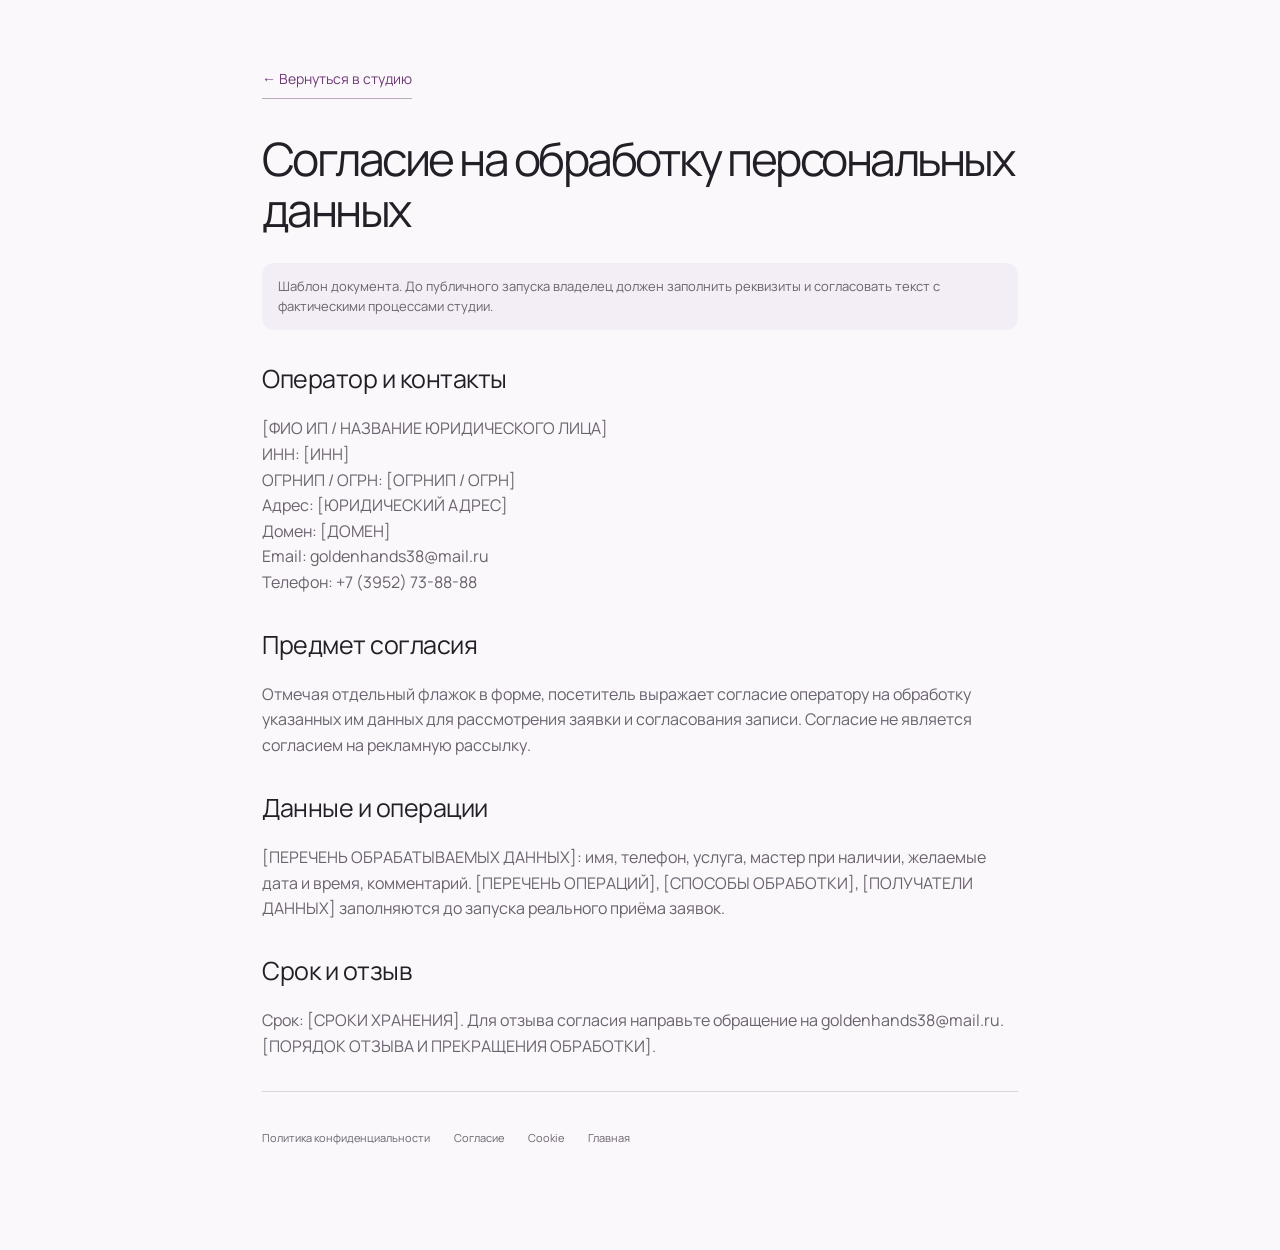
==== consent.html @ 8b3faa3b "start" ====
<!doctype html>
<html lang="ru">
  <head>
    <meta charset="UTF-8" />
    <meta name="viewport" content="width=device-width,initial-scale=1" />
    <title>Согласие на обработку персональных данных</title>
    <link rel="icon" href="favicon.svg" />
    <link rel="stylesheet" href="styles.css" />
  </head>
  <body>
    <main class="container legal-page">
      <a class="text-link" href="index.html">← Вернуться в студию</a>
      <h1>Согласие на обработку персональных данных</h1>
      <p class="notice">
        Шаблон документа. До публичного запуска владелец должен заполнить
        реквизиты и согласовать текст с фактическими процессами студии.
      </p>
      <h2>Оператор и контакты</h2>
      <p>
        [ФИО ИП / НАЗВАНИЕ ЮРИДИЧЕСКОГО ЛИЦА]<br />ИНН: [ИНН]<br />ОГРНИП /
        ОГРН: [ОГРНИП / ОГРН]<br />Адрес: [ЮРИДИЧЕСКИЙ АДРЕС]<br />Домен:
        [ДОМЕН]<br />Email: goldenhands38@mail.ru<br />Телефон: +7 (3952)
        73-88-88
      </p>
      <h2>Предмет согласия</h2>
      <p>
        Отмечая отдельный флажок в форме, посетитель выражает согласие оператору
        на обработку указанных им данных для рассмотрения заявки и согласования
        записи. Согласие не является согласием на рекламную рассылку.
      </p>
      <h2>Данные и операции</h2>
      <p>
        [ПЕРЕЧЕНЬ ОБРАБАТЫВАЕМЫХ ДАННЫХ]: имя, телефон, услуга, мастер при
        наличии, желаемые дата и время, комментарий. [ПЕРЕЧЕНЬ ОПЕРАЦИЙ],
        [СПОСОБЫ ОБРАБОТКИ], [ПОЛУЧАТЕЛИ ДАННЫХ] заполняются до запуска
        реального приёма заявок.
      </p>
      <h2>Срок и отзыв</h2>
      <p>
        Срок: [СРОКИ ХРАНЕНИЯ]. Для отзыва согласия направьте обращение на
        goldenhands38@mail.ru. [ПОРЯДОК ОТЗЫВА И ПРЕКРАЩЕНИЯ ОБРАБОТКИ].
      </p>
      <nav class="legal-links">
        <a href="privacy.html">Политика конфиденциальности</a
        ><a href="consent.html">Согласие</a><a href="cookies.html">Cookie</a
        ><a href="index.html">Главная</a>
      </nav>
    </main>
  </body>
</html>
---- styles.css ----
@font-face {
  font-family: Manrope;
  src: url("assets/fonts/manrope-cyrillic.woff2") format("woff2");
  font-weight: 200 800;
  font-display: swap;
  unicode-range: U+0400-045F, U+0490-0491, U+04B0-04B1, U+2116;
}
@font-face {
  font-family: Manrope;
  src: url("assets/fonts/manrope-latin.woff2") format("woff2");
  font-weight: 200 800;
  font-display: swap;
  unicode-range:
    U+0000-00FF, U+0131, U+0152-0153, U+02BB-02BC, U+02C6, U+02DA, U+02DC,
    U+0304, U+0308, U+0329, U+2000-206F, U+20AC, U+2122, U+2191, U+2193, U+2212,
    U+2215, U+FEFF, U+FFFD;
}

:root {
  --bg: #faf8fb;
  --surface: #fff;
  --ink: #231f27;
  --plum: #6f3a77;
  --dark: #4e2558;
  --soft: #c99acd;
  --pink: #e8d8e8;
  --border: #eae4ec;
  --muted: #6b626e;
}
* {
  box-sizing: border-box;
}
html {
  scroll-behavior: smooth;
  scroll-padding-top: 100px;
}
body {
  margin: 0;
  background: var(--bg);
  color: var(--ink);
  font-family: "Manrope", Arial, Helvetica, sans-serif;
  font-size: 16px;
  line-height: 1.6;
}
button,
input,
select,
textarea {
  font: inherit;
}
button,
a,
input,
select,
textarea {
  -webkit-tap-highlight-color: transparent;
}
button,
a {
  touch-action: manipulation;
}
button {
  cursor: pointer;
}
a {
  color: inherit;
  text-decoration: none;
}
button {
  border: 0;
}
button:disabled {
  opacity: 0.55;
  cursor: wait;
}
a:focus-visible,
button:focus-visible,
input:focus-visible,
select:focus-visible,
textarea:focus-visible,
summary:focus-visible {
  outline: 3px solid var(--plum);
  outline-offset: 5px;
}
h1,
h2,
h3,
p {
  margin-top: 0;
}
h1,
h2 {
  font-weight: 400;
  line-height: 1.09;
  letter-spacing: -0.055em;
}
h1 {
  font-size: clamp(48px, 5.6vw, 78px);
  margin-bottom: 28px;
}
h2 {
  font-size: clamp(36px, 4vw, 54px);
  margin-bottom: 24px;
}
h3 {
  font-size: 23px;
  line-height: 1.25;
  font-weight: 500;
  letter-spacing: -0.025em;
}
em {
  font-family: Georgia, "Times New Roman", serif;
  font-weight: 400;
  color: var(--plum);
}
.container {
  max-width: 1240px;
  margin: auto;
  padding-left: 32px;
  padding-right: 32px;
}
.section {
  padding-top: 100px;
  padding-bottom: 100px;
}
.header {
  position: sticky;
  top: 0;
  z-index: 30;
  border-bottom: 1px solid var(--border);
  background: rgba(250, 248, 251, 0.95);
  transition: 0.2s;
}
.compact {
  background: rgba(250, 248, 251, 0.88);
  backdrop-filter: blur(18px);
}
.header-inner {
  height: 102px;
  display: flex;
  align-items: center;
  justify-content: space-between;
  gap: 25px;
  transition: 0.2s;
}
.compact .header-inner {
  height: 80px;
}
.brand {
  display: flex;
  flex-direction: column;
  white-space: nowrap;
}
.brand > span {
  font:
    italic 30px Georgia,
    serif;
  color: var(--plum);
  letter-spacing: -1.5px;
}
.brand small {
  font-size: 9px;
  letter-spacing: 2.3px;
  margin-top: 1px;
}
.header nav {
  display: flex;
  gap: 25px;
  font-size: 14px;
}
.header nav a:hover {
  color: var(--plum);
}
.header-actions {
  display: flex;
  align-items: center;
  gap: 8px;
}
.button {
  display: inline-flex;
  min-height: 52px;
  padding: 13px 25px;
  align-items: center;
  justify-content: center;
  gap: 20px;
  background: var(--plum);
  border: 1px solid var(--plum);
  color: #fff;
  border-radius: 99px;
  font-size: 14px;
  font-weight: 500;
  transition:
    background 0.2s,
    transform 0.2s;
}
.button:hover {
  background: var(--dark);
  transform: translateY(-2px);
}
.outline {
  background: transparent;
  color: var(--plum);
  border-color: #cbb6ce;
}
.outline:hover {
  background: #f0e5f1;
}
.white {
  background: #fff;
  color: var(--plum);
  border-color: #fff;
}
.white:hover {
  background: #eadfeb;
}
.small {
  min-height: 44px;
  padding: 8px 18px;
}
.full {
  width: 100%;
}
.icon-button {
  min-width: 44px;
  min-height: 44px;
  display: grid;
  place-items: center;
  background: transparent;
  color: var(--ink);
  border-radius: 50%;
}
.menu-button {
  display: none;
}
.hero {
  display: grid;
  grid-template-columns: 1.04fr 1fr;
  gap: 38px;
  padding-top: 57px;
  padding-bottom: 62px;
  min-height: 690px;
  align-items: center;
}
.eyebrow {
  font-size: 11px;
  font-weight: 600;
  letter-spacing: 2px;
  color: var(--plum);
  margin-bottom: 25px;
  display: flex;
  align-items: center;
  gap: 9px;
}
.eyebrow > span {
  height: 6px;
  width: 6px;
  background: var(--plum);
  border-radius: 100%;
}
.lead {
  color: var(--muted);
  font-size: 17px;
  line-height: 1.65;
  margin-bottom: 30px;
}
.actions {
  display: flex;
  gap: 24px;
  align-items: center;
  flex-wrap: wrap;
}
.text-link {
  display: inline-flex;
  align-items: center;
  gap: 10px;
  font-size: 14px;
  border-bottom: 1px solid #bba9be;
  padding: 8px 0;
  color: var(--plum);
}
.hero-address {
  display: flex;
  align-items: center;
  gap: 10px;
  font-size: 13px;
  margin-top: 44px;
  color: var(--muted);
}
.hero-address span {
  margin-left: 12px;
}
.hero-visual {
  position: relative;
  padding-right: 22px;
}
.photo {
  position: relative;
  min-height: 360px;
  overflow: hidden;
  background: #ebe1ec;
  border-radius: 24px;
}
.hero .photo {
  height: 528px;
  border-radius: 180px 24px 24px 24px;
  background: #e5d7e8;
}
.photo-empty {
  height: 100%;
  min-height: inherit;
  display: flex;
  align-items: center;
  justify-content: center;
  flex-direction: column;
  padding: 24px;
  text-align: center;
  color: var(--dark);
}
.photo-empty > span:not(.photo-monogram) {
  font:
    italic 24px Georgia,
    serif;
}
.photo-empty small {
  font-size: 12px;
  color: #726178;
  margin-top: 12px;
  max-width: 230px;
}
.photo-monogram {
  font:
    italic 135px Georgia,
    serif;
  letter-spacing: -24px;
  margin-right: 18px;
  line-height: 1.6;
  opacity: 0.3;
}
.hero-note {
  position: absolute;
  bottom: 28px;
  left: -22px;
  display: flex;
  align-items: center;
  gap: 15px;
  padding: 20px 26px;
  border-radius: 18px;
  background: #fff;
  font-size: 12px;
  box-shadow: 0 8px 40px #4e25580a;
  color: var(--plum);
}
.hero-note strong {
  font-weight: 500;
  color: var(--ink);
}
.vertical-note {
  position: absolute;
  right: -10px;
  top: 140px;
  writing-mode: vertical-rl;
  font-size: 10px;
  letter-spacing: 3px;
  color: var(--muted);
}
.service-ribbon {
  border-top: 1px solid var(--border);
  border-bottom: 1px solid var(--border);
  background: #f1eaf3;
}
.service-ribbon > div {
  display: flex;
  align-items: center;
  justify-content: space-between;
  padding-top: 24px;
  padding-bottom: 24px;
  font-size: 14px;
  color: var(--dark);
}
.service-ribbon i {
  font-size: 25px;
  color: #a779af;
}
.section-heading {
  display: flex;
  align-items: flex-end;
  justify-content: space-between;
  gap: 35px;
  margin-bottom: 42px;
}
.section-heading h2 {
  margin: 0;
}
.section-intro {
  color: var(--muted);
  font-size: 15px;
  margin: 0 0 6px;
}
.services-layout {
  display: grid;
  grid-template-columns: 0.9fr 1.25fr;
  gap: 65px;
}
.service-tabs {
  display: flex;
  flex-direction: column;
  align-self: start;
}
.service-tabs button {
  display: flex;
  align-items: center;
  gap: 20px;
  padding: 20px 15px;
  background: transparent;
  text-align: left;
  border-bottom: 1px solid var(--border);
  font-size: 19px;
}
.service-tabs button[aria-selected="true"] {
  background: var(--plum);
  border-radius: 14px;
  color: #fff;
}
.tab-number {
  font-size: 11px;
  opacity: 0.6;
}
.service-tabs svg {
  margin-left: auto;
}
.service-panel {
  background: #fff;
  border: 1px solid var(--border);
  border-radius: 24px;
  padding: 32px;
}
.panel-top {
  display: flex;
  justify-content: space-between;
  color: var(--plum);
}
.panel-top .eyebrow {
  margin: 0;
}
.service-panel h3 {
  font-size: 32px;
  margin: 23px 0 12px;
}
.service-panel > p {
  color: var(--muted);
  font-size: 14px;
  max-width: 390px;
}
.service-items {
  margin: 24px 0;
}
.service-items > div {
  display: grid;
  grid-template-columns: 1fr 32px;
  border-top: 1px solid var(--border);
  padding: 13px 0;
  align-items: center;
  gap: 2px 10px;
}
.service-items span {
  font-size: 14px;
}
.service-items small {
  grid-column: 1;
  color: var(--muted);
  font-size: 11px;
}
.service-items button {
  grid-column: 2;
  grid-row: 1 / 3;
  border-radius: 50%;
  height: 44px;
  width: 44px;
  background: #f6eff7;
  color: var(--plum);
  display: grid;
  place-items: center;
}
.fine {
  font-size: 12px;
  line-height: 1.6;
  color: var(--muted);
}
.fine a,
.checkbox a {
  text-decoration: underline;
}
.process {
  display: grid;
  grid-template-columns: 1.2fr 1fr;
  gap: 100px;
  border-top: 1px solid var(--border);
}
.process h2 {
  font-size: 42px;
}
.process ol {
  list-style: none;
  padding: 0;
  margin: 0;
  display: flex;
  flex-direction: column;
}
.process li {
  display: flex;
  align-items: center;
  gap: 24px;
  border-bottom: 1px solid var(--border);
  padding: 18px 0;
  font-size: 17px;
}
.process li span {
  width: 34px;
  height: 34px;
  border-radius: 50%;
  border: 1px solid #d9c4de;
  display: grid;
  place-items: center;
  font-size: 12px;
  color: var(--plum);
}
.gallery-section {
  background: #f0e9f2;
}
.gallery-empty {
  background: #e6d9e9;
  border-radius: 24px;
  min-height: 355px;
  padding: 50px;
  display: flex;
  justify-content: space-between;
  gap: 30px;
  overflow: hidden;
  align-items: center;
}
.gallery-empty h3 {
  font:
    italic 36px Georgia,
    serif;
  color: var(--dark);
}
.gallery-empty p {
  font-size: 14px;
  color: var(--muted);
}
.empty-swatches {
  display: flex;
  align-items: center;
  gap: 14px;
  transform: rotate(-12deg);
  margin-right: 35px;
}
.empty-swatches span {
  width: 48px;
  height: 170px;
  border-radius: 100px;
  background: #85516f;
}
.empty-swatches span:nth-child(2) {
  background: #b289a5;
  height: 200px;
}
.empty-swatches span:nth-child(3) {
  background: #d4adc2;
  height: 220px;
}
.empty-swatches span:nth-child(4) {
  background: #a47da9;
  height: 200px;
}
.empty-swatches span:nth-child(5) {
  background: #6f3a77;
  height: 155px;
}
.filters {
  display: flex;
  gap: 10px;
  flex-wrap: wrap;
  margin: 20px 0;
}
.filters button {
  padding: 10px 20px;
  min-height: 44px;
  border-radius: 30px;
  background: #fff;
}
.filters .active {
  background: var(--plum);
  color: white;
}
.gallery-grid {
  columns: 3;
  column-gap: 20px;
}
.gallery-grid button {
  width: 100%;
  margin-bottom: 20px;
  background: none;
  border-radius: 24px;
}
.gallery-grid .photo {
  height: 350px;
}
.trust-grid {
  display: grid;
  grid-template-columns: repeat(4, 1fr);
  gap: 32px;
  margin-top: 50px;
}
.trust-grid article > svg {
  color: var(--plum);
  margin-bottom: 25px;
}
.trust-grid h3 {
  font-size: 19px;
  line-height: 1.35;
}
.trust-grid p {
  font-size: 14px;
  color: var(--muted);
}
.safety {
  display: flex;
  gap: 24px;
  border: 1px solid var(--border);
  border-radius: 20px;
  padding: 30px;
  margin-top: 40px;
}
.safety-icon {
  width: 48px;
  height: 48px;
  background: #eaf0e8;
  color: #4e6249;
  border-radius: 100%;
  display: grid;
  place-items: center;
  flex-shrink: 0;
}
.safety h3 {
  font-size: 19px;
  margin-bottom: 8px;
}
.safety p {
  font-size: 14px;
  color: var(--muted);
  max-width: 850px;
  margin-bottom: 0;
}
.atmosphere {
  display: grid;
  grid-template-columns: 1fr 1fr;
  gap: 65px;
  align-items: center;
  padding-top: 24px;
  padding-bottom: 40px;
}
.atmosphere .photo {
  height: 410px;
  border-radius: 24px 140px 24px 24px;
}
.atmosphere h2 {
  font-size: 43px;
}
.atmosphere p:not(.eyebrow) {
  color: var(--muted);
  font-size: 15px;
  max-width: 390px;
}
.reviews {
  text-align: center;
}
.reviews .eyebrow {
  justify-content: center;
}
.reviews-empty {
  display: flex;
  align-items: center;
  justify-content: center;
  gap: 28px;
  padding: 26px;
}
.reviews-empty > span {
  font: 110px Georgia;
  color: #b48cba;
  height: 105px;
}
.reviews-empty p {
  text-align: left;
  margin: 0;
  font-size: 18px;
}
.reviews-empty small {
  font-size: 14px;
  color: var(--muted);
}
.faq-section {
  display: grid;
  grid-template-columns: 1fr 1.5fr;
  gap: 60px;
  border-top: 1px solid var(--border);
}
.faq-section > div > p:not(.eyebrow) {
  font-size: 14px;
  color: var(--muted);
}
.faq-list details {
  border-bottom: 1px solid var(--border);
}
summary {
  cursor: pointer;
  display: flex;
  align-items: center;
  justify-content: space-between;
  gap: 20px;
  padding: 22px 0;
  list-style: none;
  font-size: 15px;
}
summary::-webkit-details-marker {
  display: none;
}
summary svg {
  flex-shrink: 0;
  transition: transform 0.2s;
}
details[open] summary svg {
  transform: rotate(45deg);
}
details p {
  font-size: 14px;
  color: var(--muted);
  padding-right: 40px;
  animation: appear 0.2s;
}
.final-cta {
  padding-top: 65px;
  padding-bottom: 65px;
  border-radius: 28px;
  background: var(--dark);
  text-align: center;
  color: #fff;
}
.final-cta .eyebrow {
  justify-content: center;
  color: #dac1de;
}
.final-cta h2 {
  font-size: 58px;
}
.final-cta em {
  color: #d9b2df;
}
.final-cta p:not(.eyebrow) {
  color: #dfd1e2;
  font-size: 15px;
}
.final-cta .button {
  margin-top: 8px;
}
.contact-grid {
  display: grid;
  grid-template-columns: 1fr 1fr;
  gap: 65px;
}
.contact-address {
  font-size: 23px;
  line-height: 1.5;
  margin-bottom: 12px;
}
.muted {
  color: var(--muted);
}
.contact-phone {
  font-size: 26px;
  color: var(--plum);
  display: block;
  margin: 24px 0 12px;
}
.contact-links {
  display: flex;
  flex-direction: column;
  gap: 5px;
  font-size: 14px;
  margin-bottom: 28px;
}
.map-card {
  background: #eee7f0;
  border: 1px solid #ded0e2;
  border-radius: 24px;
  display: flex;
  align-items: center;
  justify-content: center;
  flex-direction: column;
  text-align: center;
  min-height: 420px;
  padding: 30px;
  color: var(--dark);
}
.map-card > svg {
  margin-bottom: 23px;
  stroke-width: 1;
}
.map-card h3 {
  font-size: 29px;
}
.map-card small {
  margin-top: 16px;
  font-size: 11px;
  color: var(--muted);
}
footer {
  background: #f0eaf2;
  padding: 45px 0 25px;
}
.footer-top {
  display: flex;
  justify-content: space-between;
  gap: 30px;
  align-items: start;
}
.footer-top p,
.footer-top > a:last-child {
  font-size: 13px;
  color: var(--muted);
}
.legal-links {
  display: flex;
  flex-wrap: wrap;
  gap: 8px 24px;
  border-top: 1px solid #ded2e1;
  margin-top: 32px;
  padding-top: 24px;
  font-size: 11px;
  color: var(--muted);
}
.legal-links button {
  background: none;
  color: inherit;
  padding: 0;
  min-height: 44px;
}
.legal-links a {
  display: flex;
  align-items: center;
  min-height: 44px;
}
.footer-bottom {
  display: flex;
  justify-content: space-between;
  gap: 30px;
  margin-top: 20px;
  color: var(--muted);
  font-size: 10px;
}
.cookie-banner {
  position: fixed;
  bottom: 20px;
  left: 50%;
  transform: translateX(-50%);
  z-index: 50;
  width: min(1050px, calc(100% - 32px));
  padding: 22px 26px;
  display: flex;
  gap: 25px;
  align-items: center;
  background: #fff;
  border: 1px solid var(--border);
  box-shadow: 0 8px 60px #231f2720;
  border-radius: 20px;
}
.cookie-banner strong {
  font-size: 14px;
}
.cookie-banner p {
  font-size: 12px;
  color: var(--muted);
  margin: 4px 0 0;
}
.cookie-banner a {
  text-decoration: underline;
}
.cookie-actions {
  display: flex;
  flex-shrink: 0;
  gap: 8px;
  align-items: center;
}
.plain {
  background: none;
  padding: 12px;
  color: var(--plum);
  min-height: 44px;
  font-size: 12px;
}
.modal {
  position: fixed;
  inset: 0;
  margin: auto;
  width: min(560px, calc(100% - 24px));
  max-height: calc(100dvh - 32px);
  overflow: auto;
  border: 0;
  border-radius: 24px;
  padding: 28px;
  color: var(--ink);
  background: #fff;
  box-shadow: 0 25px 120px #231f2730;
  animation: appear 0.2s;
}
.modal::backdrop {
  background: #21152680;
  backdrop-filter: blur(5px);
}
.modal-head {
  display: flex;
  align-items: start;
  justify-content: space-between;
  gap: 20px;
  margin-bottom: 15px;
}
.modal-head h2 {
  font-size: 33px;
  margin: 8px 0 0;
}
.modal > p {
  font-size: 15px;
  color: var(--muted);
}
.modal form label {
  display: block;
  font-size: 13px;
  font-weight: 500;
  margin: 15px 0;
}
.modal input:not([type="checkbox"]),
.modal select,
.modal textarea {
  display: block;
  width: 100%;
  border: 1px solid #d8cddd;
  background: #faf8fb;
  border-radius: 10px;
  padding: 12px;
  margin-top: 7px;
  min-height: 48px;
  color: var(--ink);
  font-size: 14px;
}
.form-row {
  display: grid;
  grid-template-columns: 1fr 1fr;
  gap: 14px;
}
.field-error {
  color: #a12538;
  font-size: 12px;
  display: block;
  margin-top: 5px;
}
.notice {
  font-size: 13px;
  line-height: 1.6;
  padding: 13px 16px;
  border-radius: 12px;
  background: #f3edf5;
  color: var(--dark);
}
.modal form .checkbox {
  display: flex;
  align-items: flex-start;
  gap: 12px;
  font-weight: 400;
}
.checkbox input,
.cookie-option input {
  accent-color: var(--plum);
  height: 20px;
  width: 20px;
  flex-shrink: 0;
  margin-top: 2px;
}
.promo-note {
  color: var(--plum);
  font-size: 13px;
}
.result {
  margin-top: 16px;
}
.cookie-option {
  display: flex;
  justify-content: space-between;
  gap: 20px;
  padding: 20px 0;
  border-top: 1px solid var(--border);
}
.cookie-option small {
  display: block;
  font-size: 12px;
  color: var(--muted);
}
.cookie-option strong {
  font-size: 15px;
}
.mobile-nav {
  display: flex;
  flex-direction: column;
}
.mobile-nav a {
  display: flex;
  justify-content: space-between;
  padding: 18px 0;
  border-bottom: 1px solid var(--border);
  font-size: 22px;
}
.mobile-sticky {
  display: none;
}
.skip-link {
  position: fixed;
  top: -100px;
  left: 20px;
  z-index: 100;
  background: #fff;
  padding: 10px;
}
.skip-link:focus {
  top: 10px;
}
.lightbox-photo {
  height: 65vh;
}
.legal-page {
  max-width: 820px;
  padding-top: 60px;
  padding-bottom: 90px;
}
.legal-page h1 {
  font-size: 46px;
  margin-top: 35px;
}
.legal-page h2 {
  font-size: 25px;
  letter-spacing: -0.02em;
  margin-top: 35px;
}
.legal-page p {
  color: var(--muted);
}
@keyframes appear {
  from {
    opacity: 0;
    transform: translateY(8px);
  }
  to {
    opacity: 1;
    transform: translateY(0);
  }
}
@media (min-width: 900px) {
  .hero-copy {
    animation: appear 0.65s both;
  }
  .hero-visual {
    animation: appear 0.9s both;
  }
}
@media (max-width: 1050px) {
  .header nav {
    gap: 14px;
    font-size: 12px;
  }
  .brand > span {
    font-size: 25px;
  }
  .hero {
    gap: 20px;
  }
  .hero .actions {
    gap: 15px;
  }
  .hero .photo {
    height: 490px;
  }
  .services-layout {
    gap: 30px;
  }
  .trust-grid {
    gap: 20px;
  }
  .cookie-banner {
    flex-direction: column;
    align-items: stretch;
    gap: 12px;
  }
  .cookie-actions {
    justify-content: flex-end;
  }
}
@media (max-width: 760px) {
  .container {
    padding-left: 22px;
    padding-right: 22px;
  }
  .header-inner,
  .compact .header-inner {
    height: 78px;
    gap: 8px;
  }
  .header nav {
    display: none;
  }
  .brand > span {
    font-size: 24px;
  }
  .brand small {
    font-size: 7px;
    letter-spacing: 1.5px;
  }
  .header-actions .button {
    font-size: 12px;
    min-height: 44px;
    padding: 9px 14px;
    gap: 6px;
  }
  .header-actions .button svg {
    display: none;
  }
  .menu-button {
    display: grid;
  }
  .hero {
    grid-template-columns: 1fr;
    gap: 35px;
    padding-top: 35px;
    padding-bottom: 40px;
  }
  .hero h1 {
    font-size: 54px;
    line-height: 1.05;
  }
  .hero .eyebrow {
    font-size: 9px;
    letter-spacing: 1.5px;
    margin-bottom: 23px;
  }
  .lead {
    font-size: 16px;
    max-width: 330px;
  }
  .desktop-break {
    display: none;
  }
  .hero .actions {
    gap: 18px;
    flex-wrap: wrap;
  }
  .hero-address {
    margin-top: 25px;
    font-size: 12px;
  }
  .hero-visual {
    padding-left: 10px;
    padding-right: 12px;
  }
  .hero .photo {
    height: 360px;
    min-height: 360px;
    border-radius: 120px 22px 22px 22px;
  }
  .hero-note {
    left: 0;
    bottom: 20px;
    padding: 15px 20px;
  }
  .vertical-note {
    right: -4px;
    top: 80px;
  }
  .service-ribbon > div {
    overflow: auto;
    gap: 25px;
    white-space: nowrap;
    font-size: 12px;
    padding-top: 16px;
    padding-bottom: 16px;
  }
  .section {
    padding-top: 65px;
    padding-bottom: 65px;
  }
  .section-heading {
    display: block;
    margin-bottom: 28px;
  }
  .section-intro {
    margin-top: 20px;
    font-size: 14px;
  }
  .section-heading > .button {
    margin-top: 20px;
  }
  .eyebrow {
    font-size: 10px;
    margin-bottom: 18px;
  }
  .services-layout {
    grid-template-columns: 1fr;
    gap: 24px;
  }
  .service-tabs {
    flex-direction: row;
    overflow-x: auto;
    margin-right: -22px;
    gap: 8px;
    padding-bottom: 10px;
  }
  .service-tabs button {
    white-space: nowrap;
    border: 1px solid var(--border);
    border-radius: 30px;
    font-size: 14px;
    padding: 12px 18px;
    min-height: 48px;
  }
  .service-tabs button[aria-selected="true"] {
    border-radius: 30px;
  }
  .service-tabs .tab-number,
  .service-tabs svg {
    display: none;
  }
  .service-panel {
    padding: 25px 22px;
  }
  .service-panel h3 {
    font-size: 29px;
  }
  .process {
    grid-template-columns: 1fr;
    gap: 25px;
  }
  .process h2 {
    font-size: 35px;
  }
  .process li {
    font-size: 15px;
  }
  .gallery-empty {
    padding: 30px;
    min-height: 400px;
    display: block;
  }
  .gallery-empty h3 {
    font-size: 31px;
  }
  .gallery-empty p {
    font-size: 13px;
  }
  .empty-swatches {
    gap: 9px;
    justify-content: flex-end;
    margin: 28px 0 -110px;
    transform: rotate(-20deg);
  }
  .empty-swatches span {
    width: 35px;
  }
  .gallery-grid {
    columns: 2;
    column-gap: 12px;
  }
  .gallery-grid .photo {
    min-height: 240px;
    height: 240px;
  }
  .trust-grid {
    grid-template-columns: 1fr 1fr;
    gap: 25px;
    margin-top: 35px;
  }
  .trust-grid h3 {
    font-size: 17px;
  }
  .trust-grid p {
    font-size: 13px;
  }
  .safety {
    padding: 24px 20px;
    gap: 15px;
  }
  .safety-icon {
    width: 34px;
    height: 34px;
  }
  .safety h3 {
    font-size: 17px;
  }
  .safety p {
    font-size: 13px;
  }
  .atmosphere {
    grid-template-columns: 1fr;
    gap: 30px;
  }
  .atmosphere .photo {
    height: 320px;
    min-height: 320px;
  }
  .atmosphere h2 {
    font-size: 35px;
  }
  .reviews-empty {
    gap: 16px;
    padding: 10px 0;
  }
  .reviews-empty p {
    font-size: 16px;
  }
  .reviews-empty small {
    display: block;
    font-size: 13px;
    margin-top: 10px;
  }
  .faq-section {
    grid-template-columns: 1fr;
    gap: 15px;
  }
  .faq-section h2 br {
    display: none;
  }
  .faq-section > div > p:not(.eyebrow) {
    display: none;
  }
  summary {
    font-size: 14px;
  }
  .final-cta {
    margin-left: 14px;
    margin-right: 14px;
    padding-top: 48px;
    padding-bottom: 48px;
  }
  .final-cta h2 {
    font-size: 40px;
  }
  .final-cta p:not(.eyebrow) {
    font-size: 13px;
  }
  .contact-grid {
    grid-template-columns: 1fr;
    gap: 30px;
  }
  .contact-address {
    font-size: 21px;
  }
  .contact-phone {
    font-size: 25px;
  }
  .map-card {
    min-height: 340px;
  }
  .footer-top {
    flex-wrap: wrap;
    gap: 20px;
  }
  .footer-top p {
    width: 100%;
    margin: 0;
  }
  .footer-bottom {
    flex-direction: column;
    gap: 10px;
  }
  .legal-links {
    gap: 0 17px;
  }
  footer {
    padding-bottom: 100px;
  }
  .cookie-banner {
    bottom: 12px;
    padding: 18px;
    gap: 12px;
    width: calc(100% - 24px);
  }
  .cookie-actions {
    flex-wrap: wrap;
    justify-content: flex-start;
    gap: 5px;
  }
  .cookie-actions .button {
    font-size: 12px;
    flex: 1;
  }
  .cookie-actions .plain {
    width: 100%;
    text-align: center;
    padding: 5px;
  }
  .mobile-sticky {
    position: fixed;
    bottom: 0;
    left: 0;
    right: 0;
    z-index: 35;
    background: #faf8bf00;
    backdrop-filter: blur(15px);
    padding: 10px 20px max(10px, env(safe-area-inset-bottom));
    display: block;
  }
  .mobile-sticky .button {
    width: 100%;
  }
  .modal {
    padding: 22px;
    max-height: calc(100dvh - 20px);
  }
  .modal-head h2 {
    font-size: 29px;
  }
  .form-row {
    gap: 10px;
  }
  .form-row label {
    min-width: 0;
  }
  .legal-page h1 {
    font-size: 34px;
  }
  .legal-page {
    padding-top: 30px;
  }
  .photo-monogram {
    font-size: 110px;
  }
}
@media (prefers-reduced-motion: reduce) {
  html {
    scroll-behavior: auto;
  }
  *,
  *::before,
  *::after {
    animation: none !important;
    transition: none !important;
  }
}
@media (max-width: 360px) {
  .header-actions .button {
    padding: 8px 10px;
  }
  .brand > span {
    font-size: 21px;
  }
  .hero h1 {
    font-size: 46px;
  }
  .form-row {
    grid-template-columns: 1fr;
    gap: 0;
  }
  .trust-grid {
    grid-template-columns: 1fr;
  }
}

@media (max-width: 760px) {
  .final-cta {
    width: calc(100% - 28px);
    max-width: calc(100% - 28px);
  }
  .services-layout > * {
    min-width: 0;
  }
}

.service-items .item-description {
  font-size: 12px;
  margin: 3px 0;
}
.service-items button {
  grid-row: 1/4;
}

/* Vanilla version — images, cards and motion */
[hidden] {
  display: none !important;
}
svg {
  display: inline-block;
  vertical-align: middle;
  flex-shrink: 0;
}
button {
  font-family: inherit;
}
img {
  display: block;
  max-width: 100%;
}
.photo > img {
  width: 100%;
  height: 100%;
  object-fit: cover;
}
.image-label {
  position: absolute;
  left: 18px;
  top: 18px;
  background: rgba(255, 255, 255, 0.9);
  color: #4e2558;
  padding: 6px 12px;
  font-size: 11px;
  border-radius: 30px;
  backdrop-filter: blur(8px);
}
.hero-photo img {
  object-position: 50% 57%;
  animation: photo-in 1.3s ease-out both;
}
.hero-note {
  animation: float 7s ease-in-out infinite;
}
.note-flower {
  font-size: 35px;
}
.simple-services {
  display: grid;
  grid-template-columns: repeat(3, 1fr);
  gap: 18px;
}
.simple-service {
  padding: 28px;
  background: #fff;
  border: 1px solid var(--border);
  border-radius: 22px;
  transition:
    transform 0.3s,
    box-shadow 0.3s;
}
.simple-service:hover {
  transform: translateY(-6px);
  box-shadow: 0 12px 28px #4e25580a;
}
.simple-service:last-child {
  grid-column: span 3;
  background: #f0e7f2;
}
.simple-service .eyebrow {
  font-size: 10px;
  margin-bottom: 22px;
}
.simple-service h3 {
  font-size: 25px;
}
.simple-service p {
  font-size: 14px;
  color: var(--muted);
}
.simple-service .service-detail {
  font-size: 12px;
  min-height: 45px;
}
.service-bottom {
  display: flex;
  align-items: center;
  justify-content: space-between;
  margin-top: 22px;
}
.service-bottom small {
  font-size: 12px;
  color: var(--plum);
}
.round-link {
  width: 46px;
  height: 46px;
  border-radius: 50%;
  color: var(--plum);
  background: #f1e8f3;
  font-size: 23px;
  transition:
    transform 0.3s,
    background 0.3s;
}
.round-link:hover {
  transform: rotate(45deg);
  background: #e4d0e9;
}
.work-grid {
  display: grid;
  grid-template-columns: repeat(3, 1fr);
  gap: 25px;
}
.work-card {
  margin: 0;
}
.work-card:nth-child(2) {
  padding-top: 55px;
}
.work-image {
  position: relative;
  display: block;
  width: 100%;
  padding: 0;
  overflow: hidden;
  border-radius: 22px;
  background: #e8d8e8;
  aspect-ratio: 4/5;
}
.work-image img {
  width: 100%;
  height: 100%;
  object-fit: cover;
  transition: transform 0.65s cubic-bezier(0.2, 0.6, 0.3, 1);
}
.work-image:hover img {
  transform: scale(1.055);
}
.image-zoom {
  position: absolute;
  bottom: 18px;
  right: 18px;
  width: 43px;
  height: 43px;
  border-radius: 50%;
  background: white;
  color: var(--plum);
  font-size: 25px;
  display: grid;
  place-items: center;
  transition: transform 0.3s;
}
.work-image:hover .image-zoom {
  transform: rotate(45deg);
}
figcaption {
  display: flex;
  align-items: start;
  gap: 17px;
  padding: 22px 3px;
}
figcaption > span {
  font-size: 11px;
  color: var(--plum);
  padding-top: 4px;
}
figcaption h3 {
  font-size: 22px;
  margin-bottom: 7px;
}
figcaption p {
  font-size: 12px;
  color: var(--muted);
  margin: 0;
}
.gallery-disclaimer,
.review-disclaimer {
  font-size: 13px;
  color: var(--muted);
  max-width: 650px;
  margin-bottom: 30px;
}
.reviews {
  text-align: left;
}
.reviews .eyebrow {
  justify-content: flex-start;
}
.review-grid {
  display: grid;
  grid-template-columns: repeat(3, 1fr);
  gap: 20px;
  margin-top: 28px;
}
.review-card {
  border: 1px solid var(--border);
  border-radius: 24px;
  background: white;
  padding: 28px;
  transition: transform 0.3s;
}
.review-card:hover {
  transform: translateY(-5px);
}
.review-top {
  display: flex;
  gap: 13px;
  align-items: center;
}
.review-avatar {
  display: grid;
  place-items: center;
  width: 42px;
  height: 42px;
  background: #eaddec;
  color: var(--plum);
  border-radius: 50%;
}
.review-top h3 {
  font-size: 16px;
  margin: 0 0 4px;
}
.review-top small {
  font-size: 10px;
  color: var(--muted);
}
.quote-mark {
  margin-left: auto;
  font: 54px Georgia;
  color: #c99acd;
  line-height: 1;
}
.review-card blockquote {
  margin: 25px 0;
  font-size: 15px;
  line-height: 1.8;
}
.review-service {
  font-size: 11px;
  color: var(--plum);
  margin: 0;
}
.atmosphere .photo img {
  object-position: 50% 62%;
}
.lightbox {
  width: min(740px, calc(100% - 24px));
  padding: 18px;
}
.lightbox img {
  width: auto;
  max-height: 75dvh;
  margin: auto;
  border-radius: 14px;
}
.lightbox .modal-head {
  align-items: center;
  margin-bottom: 12px;
}
.lightbox .modal-head p {
  margin: 0;
  font-size: 14px;
}
.noscript-note {
  padding: 22px;
  background: #fff;
}
.modal .icon-button {
  font-size: 28px;
}
.js-motion .reveal {
  opacity: 0;
  transform: translateY(28px);
  transition:
    opacity 0.8s ease,
    transform 0.8s cubic-bezier(0.2, 0.6, 0.3, 1);
}
.js-motion .reveal.visible {
  opacity: 1;
  transform: translateY(0);
}
.js-motion .work-card:nth-child(2),
.js-motion .review-card:nth-child(2) {
  transition-delay: 0.12s;
}
.js-motion .work-card:nth-child(3),
.js-motion .review-card:nth-child(3) {
  transition-delay: 0.24s;
}
details[open] p {
  animation: appear 0.35s ease;
}
.button svg,
.button span {
  transition: transform 0.25s;
}
.button:hover svg,
.button:hover span {
  transform: translate(3px, -3px);
}
.hero h1 {
  letter-spacing: -0.045em;
}
.legal-page li {
  margin-bottom: 10px;
}
.legal-page .brand {
  margin-bottom: 25px;
}
@keyframes photo-in {
  from {
    transform: scale(1.06);
    opacity: 0.4;
  }
  to {
    transform: scale(1);
    opacity: 1;
  }
}
@keyframes float {
  0%,
  100% {
    transform: translateY(0);
  }
  50% {
    transform: translateY(-9px);
  }
}
@media (max-width: 900px) {
  .simple-services {
    grid-template-columns: 1fr 1fr;
  }
  .simple-service:last-child {
    grid-column: span 2;
  }
  .review-grid {
    gap: 12px;
  }
  .review-card {
    padding: 20px;
  }
  .review-top {
    gap: 8px;
  }
  .review-avatar {
    width: 32px;
    height: 32px;
    flex-shrink: 0;
  }
  .quote-mark {
    display: none;
  }
}
@media (max-width: 760px) {
  .work-grid {
    grid-template-columns: 1fr;
    gap: 12px;
  }
  .work-card:nth-child(2) {
    padding-top: 0;
  }
  .work-image {
    aspect-ratio: 5/6;
  }
  .simple-service {
    padding: 22px;
  }
  .simple-service h3 {
    font-size: 21px;
  }
  .simple-services {
    grid-template-columns: 1fr;
  }
  .simple-service:last-child {
    grid-column: auto;
  }
  .review-grid {
    grid-template-columns: 1fr;
  }
  .review-card {
    padding: 26px;
  }
  .review-top small {
    font-size: 12px;
  }
  .review-card blockquote {
    font-size: 16px;
  }
  .gallery-disclaimer,
  .review-disclaimer {
    font-size: 12px;
  }
  .hero .photo {
    height: 420px;
  }
  .hero-note {
    bottom: 24px;
  }
  .work-card figcaption {
    padding: 18px 3px 28px;
  }
  .simple-service .service-detail {
    min-height: 0;
  }
  .atmosphere .photo {
    height: 380px;
  }
  .cookie-banner {
    flex-direction: row;
    align-items: center;
  }
  .cookie-banner .button {
    flex-shrink: 0;
  }
  .header-actions {
    gap: 2px;
  }
  .modal .form-row {
    grid-template-columns: 1fr;
  }
  .hero .actions {
    gap: 16px;
  }
  .hero .text-link {
    font-size: 13px;
  }
  .legal-links {
    font-size: 12px;
  }
}
@media (prefers-reduced-motion: reduce) {
  .js-motion .reveal {
    opacity: 1;
    transform: none;
  }
  .hero-photo img,
  .hero-note {
    animation: none !important;
  }
}

.hero-photo .image-label {
  left: auto;
  right: 18px;
  top: 18px;
}
.atmosphere .image-label {
  top: auto;
  bottom: 18px;
}
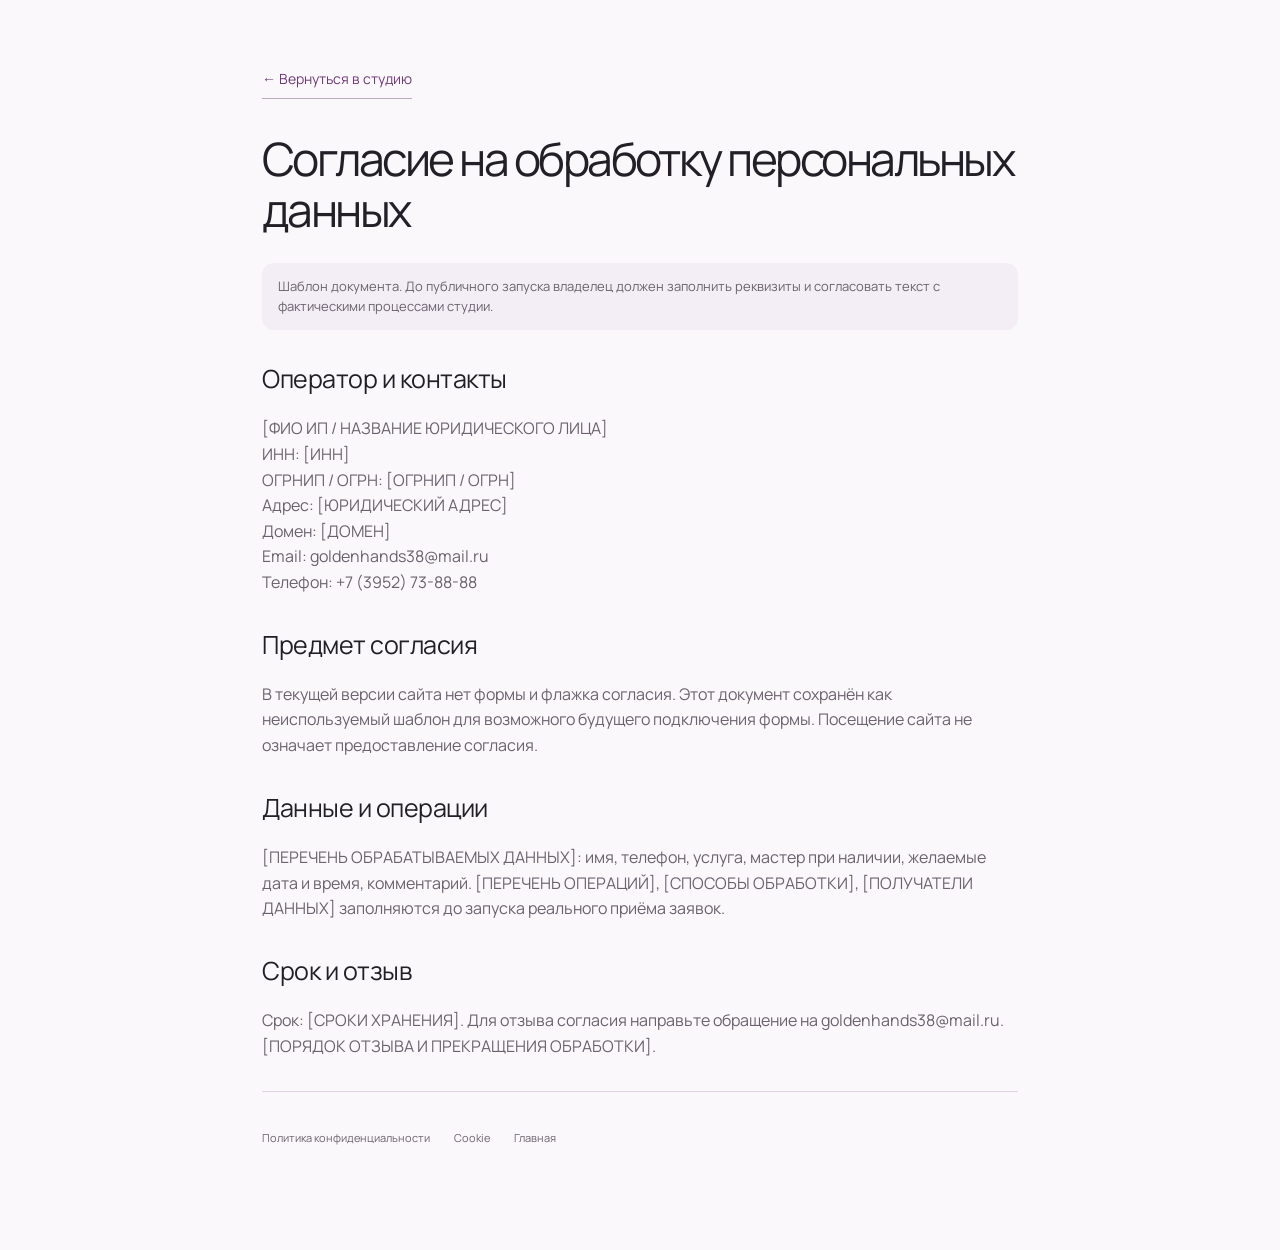
==== commit 344903a6: "fix" ====
--- a/consent.html
+++ b/consent.html
@@ -24,9 +24,9 @@
       </p>
       <h2>Предмет согласия</h2>
       <p>
-        Отмечая отдельный флажок в форме, посетитель выражает согласие оператору
-        на обработку указанных им данных для рассмотрения заявки и согласования
-        записи. Согласие не является согласием на рекламную рассылку.
+        В текущей версии сайта нет формы и флажка согласия. Этот документ
+        сохранён как неиспользуемый шаблон для возможного будущего подключения
+        формы. Посещение сайта не означает предоставление согласия.
       </p>
       <h2>Данные и операции</h2>
       <p>
@@ -42,8 +42,7 @@
       </p>
       <nav class="legal-links">
         <a href="privacy.html">Политика конфиденциальности</a
-        ><a href="consent.html">Согласие</a><a href="cookies.html">Cookie</a
-        ><a href="index.html">Главная</a>
+        ><a href="cookies.html">Cookie</a><a href="index.html">Главная</a>
       </nav>
     </main>
   </body>
--- a/styles.css
+++ b/styles.css
@@ -1934,3 +1934,111 @@
   top: auto;
   bottom: 18px;
 }
+
+/* Контакты для записи: сайт-визитка, без формы. */
+.contact-modal {
+  max-width: 520px;
+  padding: 32px;
+  background: #faf8fb;
+}
+.contact-modal .modal-head {
+  align-items: flex-start;
+  margin-bottom: 20px;
+}
+.contact-modal .eyebrow {
+  font-size: 10px;
+  margin: 2px 0 20px;
+  letter-spacing: 1.7px;
+}
+.contact-modal .modal-head h2 {
+  font-size: 43px;
+  line-height: 1.12;
+  margin: 0;
+}
+.contact-modal-description {
+  font-size: 15px;
+  line-height: 1.65;
+  color: var(--muted);
+  margin-bottom: 24px;
+}
+.booking-contacts {
+  display: grid;
+  gap: 12px;
+}
+.booking-contact {
+  display: flex;
+  align-items: center;
+  gap: 15px;
+  background: white;
+  border: 1px solid var(--border);
+  border-radius: 17px;
+  padding: 18px;
+  transition:
+    transform 0.2s,
+    border-color 0.2s,
+    background 0.2s;
+}
+.booking-contact:hover {
+  transform: translateY(-2px);
+  border-color: #c99acd;
+  background: #f5eef6;
+}
+.booking-contact-icon {
+  display: grid;
+  place-items: center;
+  width: 43px;
+  height: 43px;
+  flex-shrink: 0;
+  border-radius: 14px;
+  background: #eee2f0;
+  color: var(--plum);
+  font-size: 25px;
+}
+.booking-contact strong {
+  display: block;
+  font-size: 15px;
+  font-weight: 600;
+}
+.booking-contact small {
+  display: block;
+  font-size: 13px;
+  color: var(--muted);
+  margin-top: 4px;
+}
+.contact-arrow {
+  margin-left: auto;
+  color: var(--plum);
+  font-size: 23px;
+}
+.contact-modal-address {
+  font-size: 12px !important;
+  color: var(--muted);
+  text-align: center;
+  margin: 24px 0 0;
+}
+@media (max-width: 480px) {
+  .contact-modal {
+    padding: 23px;
+  }
+  .contact-modal .modal-head h2 {
+    font-size: 36px;
+  }
+  .booking-contact {
+    padding: 15px 12px;
+    gap: 11px;
+  }
+  .booking-contact-icon {
+    width: 36px;
+    height: 36px;
+    font-size: 22px;
+  }
+  .booking-contact strong {
+    font-size: 14px;
+  }
+  .booking-contact small {
+    font-size: 12px;
+  }
+  .contact-arrow {
+    font-size: 20px;
+  }
+}
